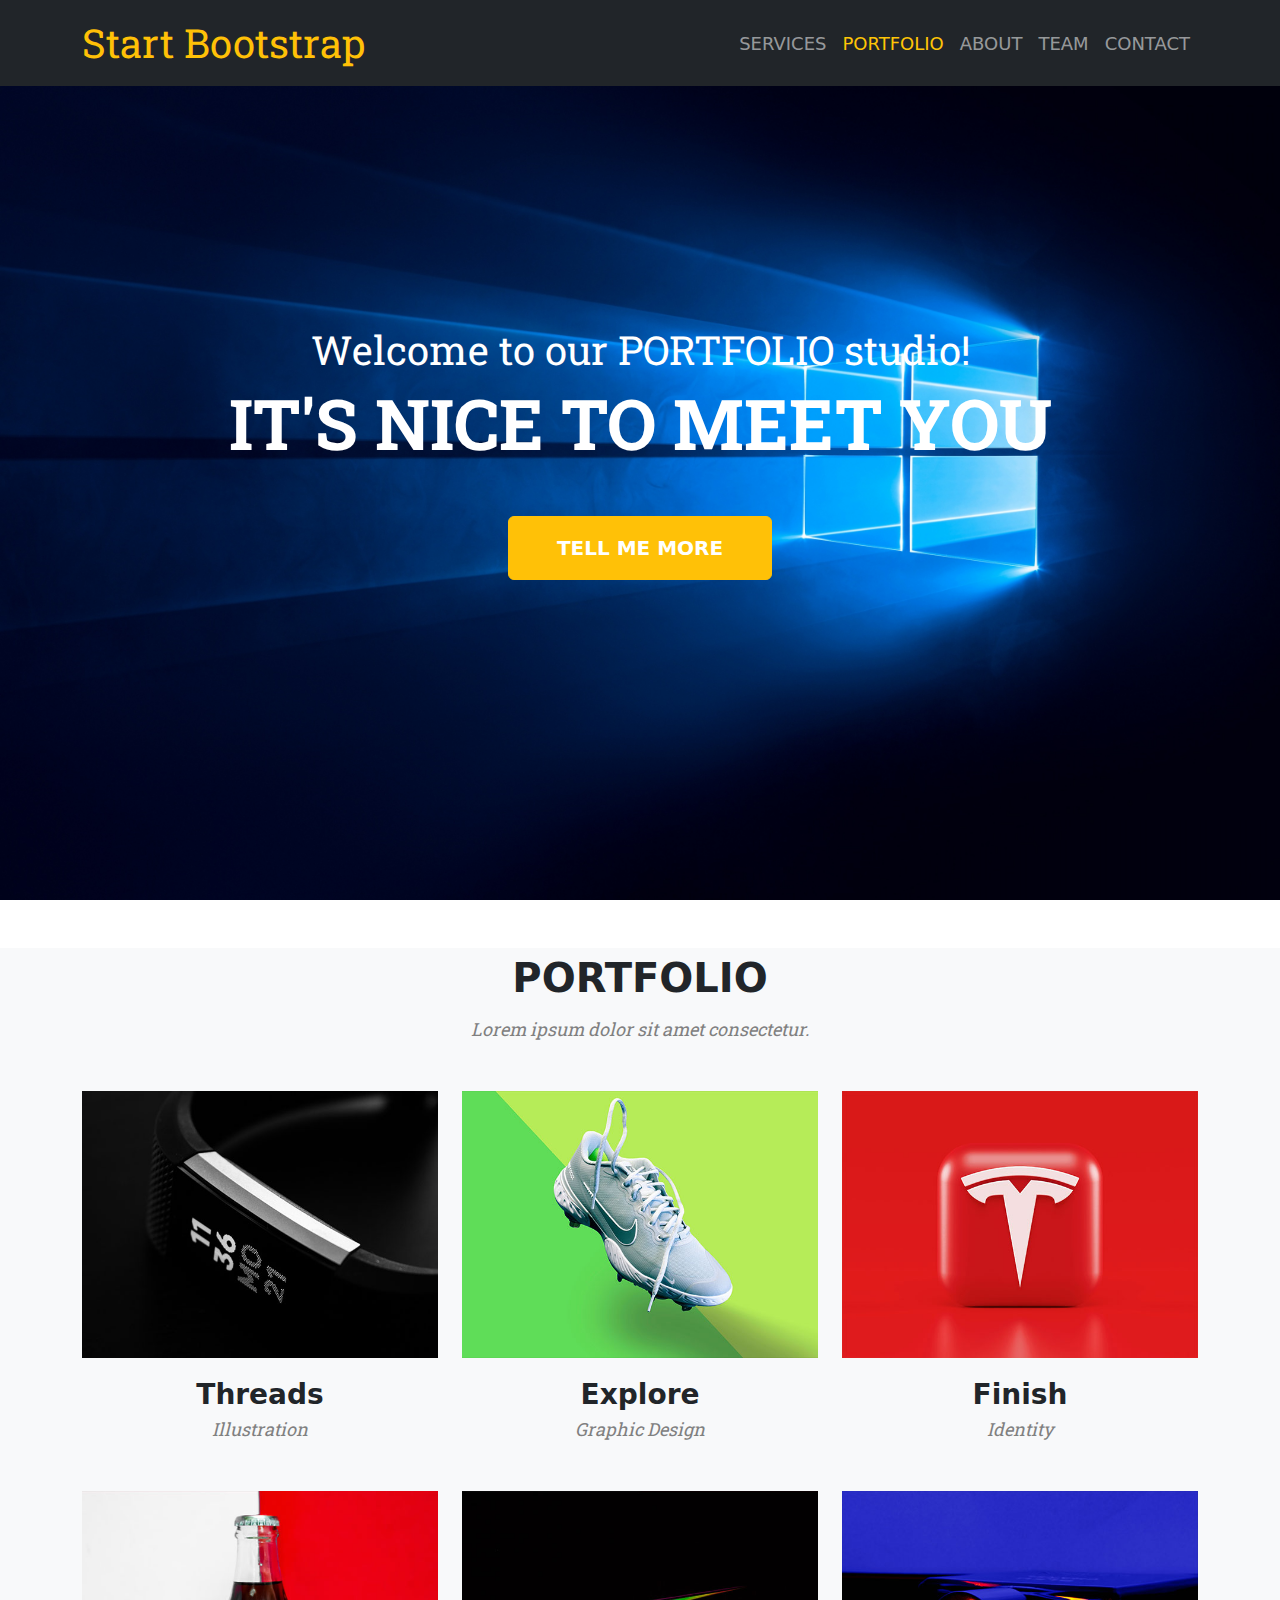
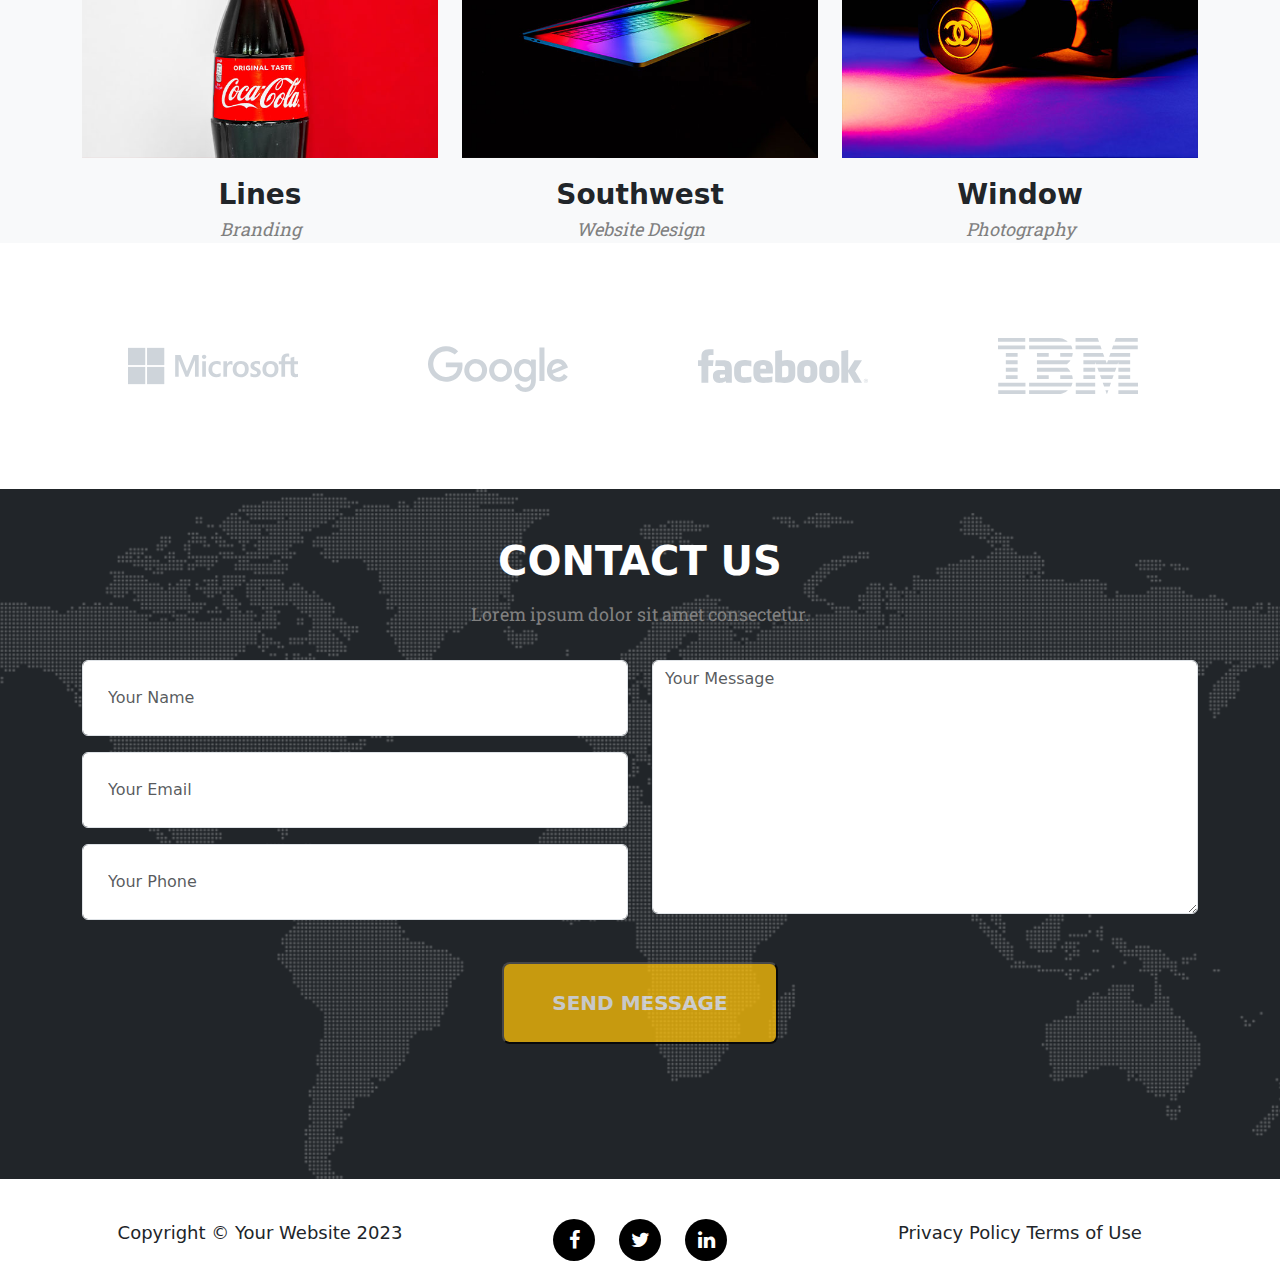
==== html/portfolio.html @ c4edb65e "first commit" ====
<!DOCTYPE html>
<html lang="en">

<head>
  <meta charset="UTF-8">
  <meta name="viewport" content="width=device-width, initial-scale=1.0">
  <title>Agency-Theme-preview</title>
  <link rel="shortcut icon" href="../assest/favicon.s" type="image/x-icon">
  <link rel="stylesheet" href="../assest/fontawsome/font-awesome-4.7.0/font-awesome-4.7.0/css/font-awesome.min.css">
  <link href="https://cdn.jsdelivr.net/npm/bootstrap@5.3.3/dist/css/bootstrap.min.css" rel="stylesheet">
  <link rel="stylesheet" href="../css/style.css">
</head>

<body>
  <section class="portfolio">
    <nav id="navbarr" class="navbar navbar-expand-lg navbar-dark bg-dark fixed-top trans ">
      <div class="container">
        <a class="navbar-brand text-warning fs-1 font1" href="../index.html">Start Bootstrap</a>
        <button class="navbar-toggler" type="button" data-bs-toggle="collapse" data-bs-target="#mynavbar">
          <span class="navbar-toggler-icon"></span>
        </button>
        <div class="collapse navbar-collapse" id="mynavbar">
          <ul class="navbar-nav ms-auto">
            <li class="nav-item">
              <a class="nav-link" href="./service.html">SERVICES</a>   
            </li>
            <li class="nav-item">
              <a class="nav-link active" href="#">PORTFOLIO</a>
            </li>
            <li class="nav-item">
              <a class="nav-link" href="./about.html">ABOUT</a>
            </li>
            <li class="nav-item">
              <a class="nav-link" href="./team.html">TEAM</a>
            </li>
            <li class="nav-item">
              <a class="nav-link" href="./contact.html">CONTACT</a>
            </li>
          </ul>
        </div>
      </div>
    </nav>
    <div class="container">
      <div class="d-flex flex-column justify-content-center align-items-center vh-100 text-white ">
        <div class="fs-1 Welcome">Welcome to our PORTFOLIO studio!</div>
        <div class="Nice pb-5 text-center lh-sm">IT'S NICE TO MEET YOU</div>
        <button class=" btn btn-warning btn-yellow  text-white py-3 px-5">TELL ME MORE</button>
      </div>
    </div>
  </section>
   <section class="bg-light">
    <div class="text-center container">
      <div class="fs-1 fw-bold mt-5 mb-2">PORTFOLIO</div>
      <i class="font1">Lorem ipsum dolor sit amet consectetur.</i>
    </div>
    <div class="container mt-5">
      <div class="row">
        <div class="col-md-4 text-center">
          <div class="imageover">
            <img class="w-100" src="../assest/IMG.1.jpg" alt="">
            <div class="overlay">
              <div class="text"><i class="fa fa-plus" aria-hidden="true"></i>
              </div>
            </div>
          </div>
          <div class="fs-3 fw-bold mt-3">Threads</div>
          <i class="font1">Illustration</i>
        </div>
        <div class="col-md-4 text-center">
          <div class="imageover">
            <img class="w-100" src="../assest/IMG.2.jpg" alt="">
            <div class="overlay">
              <div class="text"><i class="fa fa-plus" aria-hidden="true"></i></div>
            </div>
          </div>
          <div class="fs-3 fw-bold mt-3">Explore</div>
          <i class="font1">Graphic Design</i>
        </div>
        <div class="col-md-4 text-center">
          <div class="imageover">
            <img class="w-100" src="../assest/IMG.3.jpg" alt="">
            <div class="overlay">
              <div class="text"><i class="fa fa-plus" aria-hidden="true"></i></div>
            </div>
          </div>
          <div class="fs-3 fw-bold mt-3">Finish</div>
          <i class="font1">Identity</i>
        </div>
      </div>
    </div>
    <div class="container mt-5">
      <div class="row">
        <div class="col-md-4 text-center">
          <div class="imageover">
            <img class="w-100" src="../assest/IMG.4.jpg" alt="">
            <div class="overlay">
              <div class="text"><i class="fa fa-plus" aria-hidden="true"></i></div>
            </div>
          </div>
          <div class="fs-3 fw-bold mt-3">Lines</div>
          <i class="font1">Branding</i>
        </div>
        <div class="col-md-4 text-center">
          <div class="imageover">
            <img class="w-100" src="../assest/IMG.5.jpg" alt="">
            <div class="overlay">
              <div class="text"><i class="fa fa-plus" aria-hidden="true"></i></div>
            </div>
          </div>
          <div class="fs-3 fw-bold mt-3">Southwest</div>
          <i class="font1">Website Design</i>
        </div>
        <div class="col-md-4 text-center">
          <div class="imageover">
            <img class="w-100" src="../assest/IMG.6.jpg" alt="">
            <div class="overlay">
              <div class="text"><i class="fa fa-plus" aria-hidden="true"></i></div>
            </div>
          </div>
          <div class="fs-3 fw-bold mt-3">Window</div>
          <i class="font1">Photography</i>
        </div>
      </div>
    </div>
  </section>
    <section class="my-5">
    <div class="container">  
      <div class="row">
        <div class="col-md-3  d-flex justify-content-evenly">
          <img src="../assest/images/microsoft.svg" alt="" class="img-fluid microsoft">
        </div>
        <div class="col-md-3 d-flex justify-content-evenly">
          <img src="../assest/images/google.svg" alt="" class="img-fluid facebook">

        </div>
        <div class="col-md-3 d-flex justify-content-evenly">
          <img src="../assest/images/facebook.svg" alt="" class="img-fluid microsoft">

        </div>
        <div class="col-md-3 d-flex justify-content-evenly">
          <img src="../assest/images/ibm.svg" alt="" class="img-fluid facebook">
 
        </div>
      </div>
    </div>
  </section>
  <section class="contact">
    <div class="container mt-3">
      <h2 class=" fs-1 fw-bold text-center mt-5 text-white pt-5">CONTACT US</h2>
      <p class="font1 text-center mt-3">Lorem ipsum dolor sit amet consectetur.</p>
      <form>
        <div class="row">
          <div class="col-md-6 form">
            <input type="text" class="form-control mt-3" placeholder="Your Name" name="Name">
            <input type="text" class="form-control mt-3" placeholder="Your Email" name="email">
            <input type="contact" class="form-control mt-3" placeholder="Your Phone" name="Phone">
          </div>
          <div class="col-md-6">
            <textarea class="form-control mt-3" id="exampleFormControlTextarea1" rows="10" placeholder="Your Message"></textarea>
          </div>
        </div>
      </form>
      <div class="text-center">
        <button class="text-white bg-warning my-3 my-lg-5 py-4 px-5 fs-5 fw-bold rounded-3 opacity-75">SEND MESSAGE</button>
      </div>
    </div>
  </section>
  <section>
    <div class="container mt-3">
      <div class="row text-center">
        <div class="col-lg-4 my-4">Copyright © Your Website 2023</div>
        <div class="col-lg-4">
          <div class=" d-flex justify-content-center gap-4 my-4 fs-3 ">
            <a href="" class="text-decoration-none">
              <div class="favicon1 d-flex justify-content-center align-items-center">
                <i class="fa fa-facebook text-white fs-5" aria-hidden="true"></i>
                </div>
            </a>
            <a href="" class="text-decoration-none">
              <div class="favicon1 d-flex justify-content-center align-items-center">
                <i class="fa fa-twitter text-white fs-5" aria-hidden="true"></i>
                </div>
            </a>
            <a href="" class="text-decoration-none">
              <div class="favicon1 d-flex justify-content-center align-items-center">
                <i class="fa fa-linkedin text-white fs-5" aria-hidden="true"></i>
                </div>
            </a>
          </div>   
             </div>
        <div class="col-lg-4 my-4">Privacy Policy Terms of Use</div>
      </div>
    </div>
  </section>
  <script src="https://cdn.jsdelivr.net/npm/bootstrap@5.3.3/dist/js/bootstrap.bundle.min.js"></script>
  <script src="../js/index.js"></script>
</body>

</html>
---- css/style.css ----
@font-face {
  font-family: "Montserrat";
  src: url(../assest/font/Montserrat/static/Montserrat-Regular.ttf);
}

@font-face {
  font-family: "Roboto_Slab";
  src: url(../assest/font/Roboto_Slab/static/RobotoSlab-Regular.ttf);
}

@font-face {
  font-family: "Roboto_SlabS";
  src: url(../assest/font/Roboto_Slab/static/RobotoSlab-Bold.ttf);
}

body {
  font-size: 18px;
  /* color: white; */
}

.section1,
.service,
.portfolio,
.about,
.contactwall,
.teamwall {
  background-size: cover;
  background-position: center;
  background-repeat: no-repeat;
  height: 100vh;
}
.bg-dark1{
  --bs-bg-opacity:1;
  background-color: #212529;
}
.bg-dark1{
  --bs-bg-opacity: 1;
    background-color: rgba(var(--bs-dark-rgb), var(--bs-bg-opacity)) !important;
    transition: 0.8s;
}
.section1 {
  background-image: url(https://startbootstrap.github.io/startbootstrap-agency/assets/img/header-bg.jpg);
}

.service {
  background-image: url(../assest/images/5227785-technology-hd-wallpaper-and-background.png);
}

.portfolio {
  background-image: url(../assest/images/windows-10-dark-blue-5k-8k-3840x2160-733.jpg);
}

.about {
  background-image: url(../assest/images/210888\ \(1\).jpg);
}

.contactwall {
  background-image: url(../assest/images/asus-rog-ambient-lighting-red-lighting-dark-background-3840x2160-2711.jpg);
  }

.teamwall {
  background-image: url(../assest/images/2003974.jpg);
  }

.nav-link:hover,
.nav-link.active {
  color: #ffc506 !important;
}

.Welcome {
  font-family: "Roboto_Slab";
}

.Nice {
  font-family: "Roboto_SlabS";
  font-size: 70PX;
  font-weight: bold;

}

.btn-yellow {
  font-size: 20px;
  font-weight: bold;
}

.trans {
  background-color: transparent;
}

.icon1 {
  font-size: 70px;
  padding: 20px;
  border-radius: 50%;
  background-color: rgb(255, 205, 3);
}

.services {
  margin-top: 80px;
}

.icon2 {
  font-size: 70px;
  padding: 20px;
  border-radius: 50%;
  background-color: rgb(255, 205, 3);

}

.icon3 {
  font-size: 80px;
  padding: 50px;
  border-radius: 50%;
  background-color: rgb(255, 205, 3);
  width: 165px;
  height: 165px;
}

.font1 {
  font-family: "Roboto_Slab";
  color: grey;
}

.image {
  display: flex;

}

.imageover {
  position: relative;
  width: 100%;
}

.overlay {
  position: absolute;
  top: 23px;
  bottom: 0;
  left: 0;
  right: 0;
  height: 93%;
  width: 100%;
  opacity: 0;
  transition: .5s ease;
  background-color: #ffee06;
}

.imageover:hover .overlay {
  opacity: 0.8;
}

.text {
  color: white;
  font-size: 60px;
  position: absolute;
  top: 50%;
  left: 50%;
  -webkit-transform: translate(-50%, -50%);
  -ms-transform: translate(-50%, -50%);
  transform: translate(-50%, -50%);
  text-align: center;
}

.image2 {
  border-radius: 50%;
  width: 150px;
  height: 150px;
  outline: 8px solid rgb(235, 230, 230);
  position: relative;
  margin: auto;
  display: block;
}

.imageLine {
  position: relative;
}

.imageLine:after {
  content: '';
  display: block;
  width: 2px;
  height: 88px;
  background-color: #eee;
  position: absolute;
  bottom: 0;
  left: 0;
  right: 0;
  top: 202px;
  margin: auto;
}

.text3 {
  width: 68%;
  margin-bottom: 120px;
}

.favicon1 {
  border-radius: 50%;
  background-color: black;
  width: 42px;
  height: 42px;
}

.roundimg {
  width: 170px;
  height: 170px;
  border-radius: 50%;
  background-color: #ffc506;
  border: 9px solid #eee;
}

.roundtext {
  width: 43%;
}

.microsoft {
  width: 170px;
  height: 150px;
}

.facebook {
  width: 140px;
  height: 150px;
}

.contact {
  background-image: url(../assest/images/map-image\ \(1\).png);
  height: 690px;
  background-size: cover;
  background-position: center;
  background-repeat: no-repeat;
  background-color: #212529;
}

@media (min-width: 992px) {
  .form {
    width: 50%;
    height: 100px;
  }

  .form input {
    width: 100%;
    padding: 25px;
  }
}
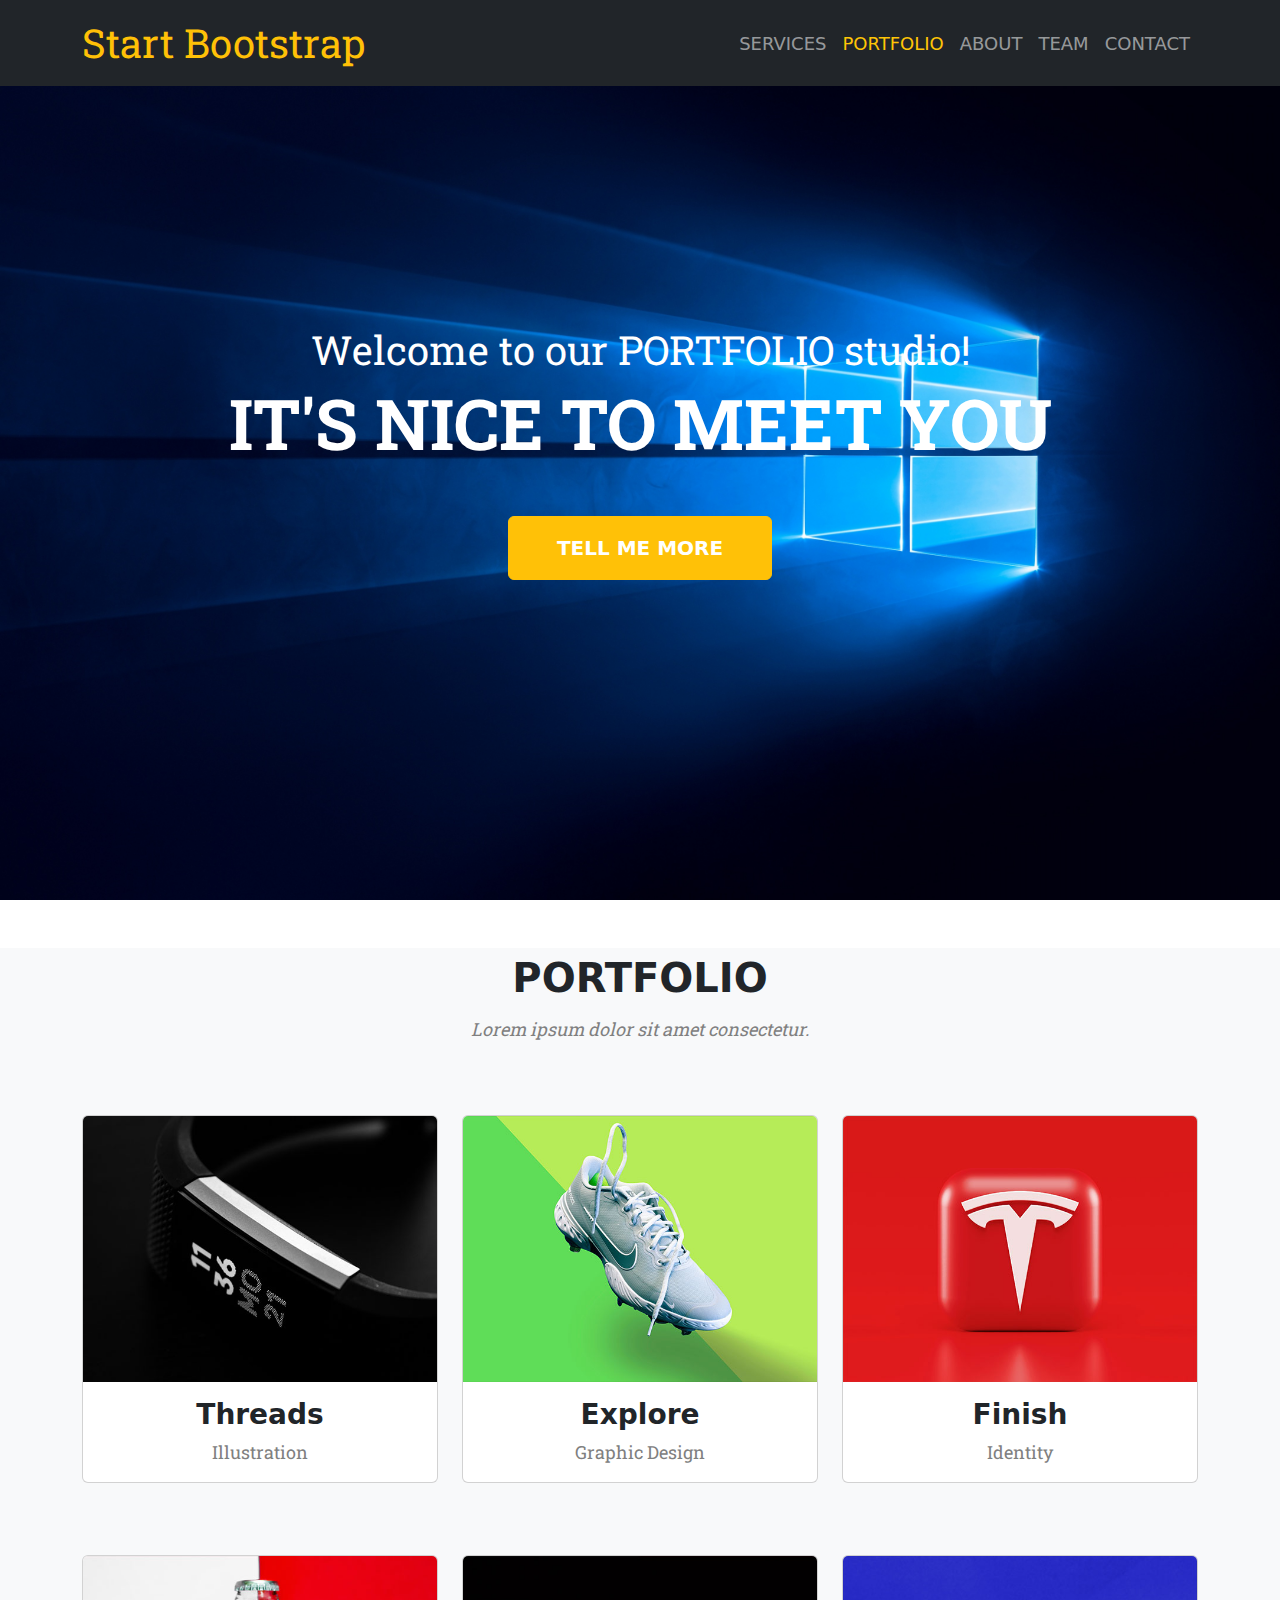
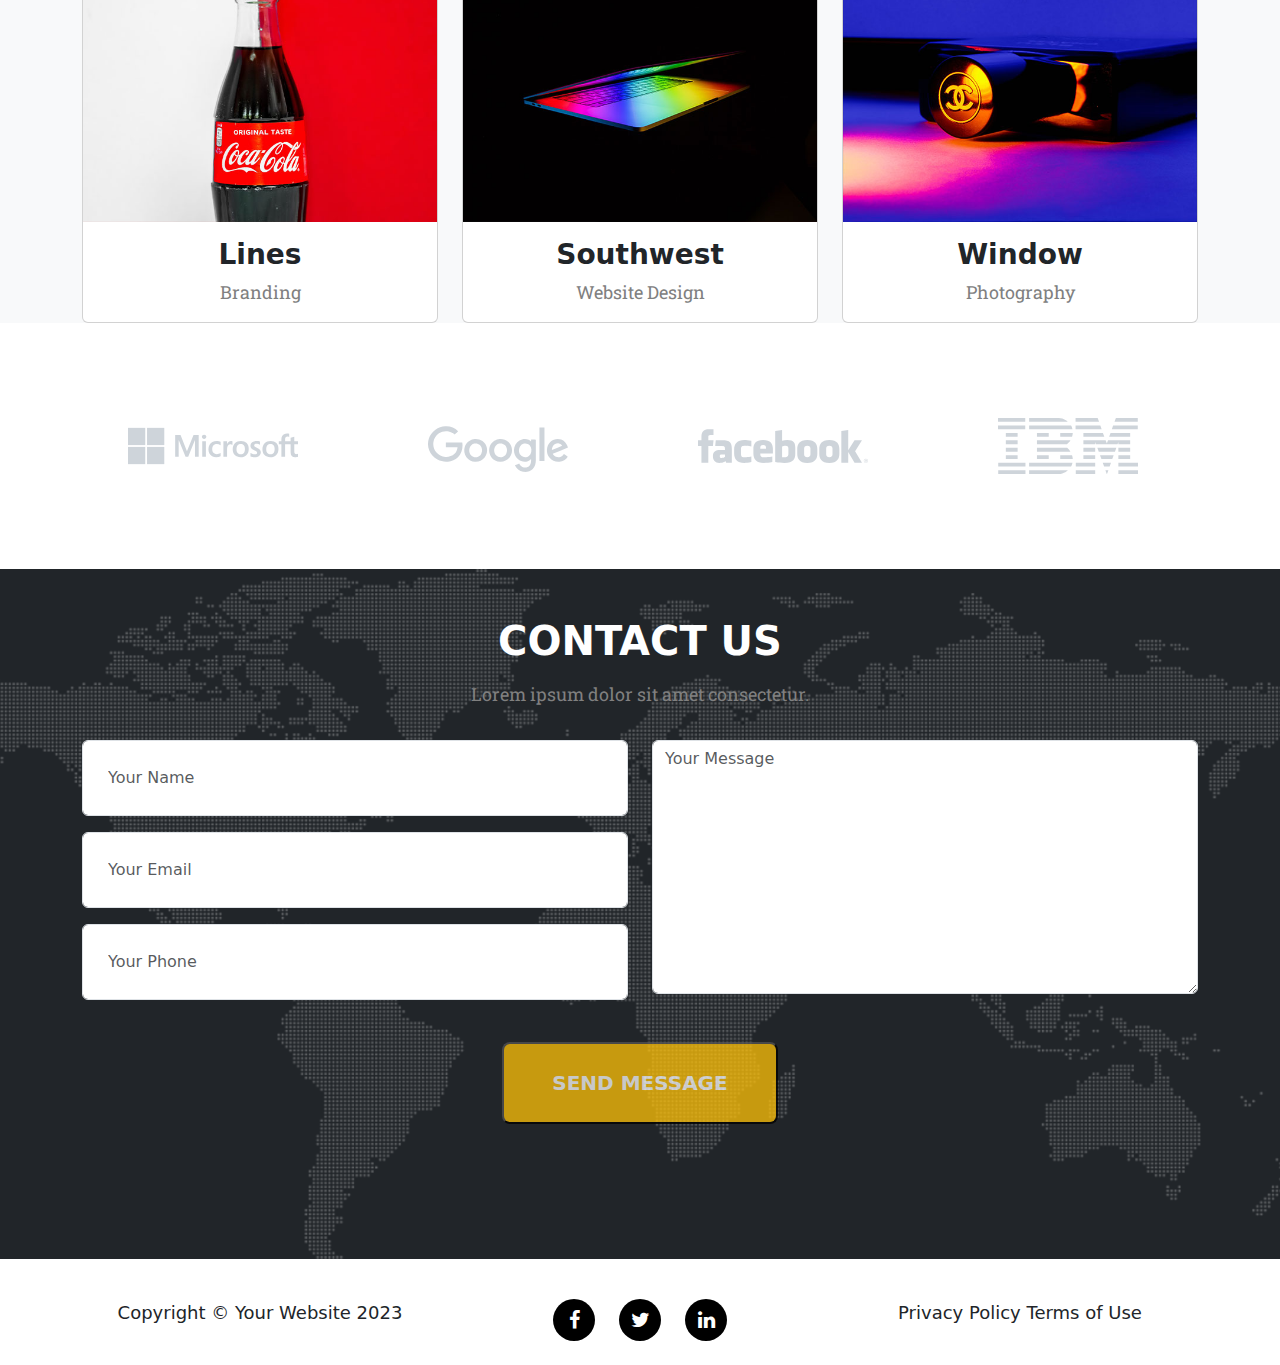
==== commit aa67704f: "portfolio change" ====
--- a/html/portfolio.html
+++ b/html/portfolio.html
@@ -44,81 +44,96 @@
       <div class="d-flex flex-column justify-content-center align-items-center vh-100 text-white ">
         <div class="fs-1 Welcome">Welcome to our PORTFOLIO studio!</div>
         <div class="Nice pb-5 text-center lh-sm">IT'S NICE TO MEET YOU</div>
-        <button class=" btn btn-warning btn-yellow  text-white py-3 px-5">TELL ME MORE</button>
-      </div>
-    </div>
-  </section>
-   <section class="bg-light">
-    <div class="text-center container">
+        <a href="">
+          <button class=" btn btn-warning btn-yellow  text-white py-3 px-5">TELL ME MORE</button>
+        </a>
+      </div>
+    </div>
+  </section>
+  <section class="bg-light">
+    <div class="container text-center">
       <div class="fs-1 fw-bold mt-5 mb-2">PORTFOLIO</div>
       <i class="font1">Lorem ipsum dolor sit amet consectetur.</i>
-    </div>
-    <div class="container mt-5">
-      <div class="row">
-        <div class="col-md-4 text-center">
-          <div class="imageover">
-            <img class="w-100" src="../assest/IMG.1.jpg" alt="">
-            <div class="overlay">
-              <div class="text"><i class="fa fa-plus" aria-hidden="true"></i>
-              </div>
-            </div>
-          </div>
-          <div class="fs-3 fw-bold mt-3">Threads</div>
-          <i class="font1">Illustration</i>
-        </div>
-        <div class="col-md-4 text-center">
-          <div class="imageover">
-            <img class="w-100" src="../assest/IMG.2.jpg" alt="">
-            <div class="overlay">
-              <div class="text"><i class="fa fa-plus" aria-hidden="true"></i></div>
-            </div>
-          </div>
-          <div class="fs-3 fw-bold mt-3">Explore</div>
-          <i class="font1">Graphic Design</i>
-        </div>
-        <div class="col-md-4 text-center">
-          <div class="imageover">
-            <img class="w-100" src="../assest/IMG.3.jpg" alt="">
-            <div class="overlay">
-              <div class="text"><i class="fa fa-plus" aria-hidden="true"></i></div>
-            </div>
-          </div>
-          <div class="fs-3 fw-bold mt-3">Finish</div>
-          <i class="font1">Identity</i>
-        </div>
-      </div>
-    </div>
-    <div class="container mt-5">
-      <div class="row">
-        <div class="col-md-4 text-center">
-          <div class="imageover">
-            <img class="w-100" src="../assest/IMG.4.jpg" alt="">
-            <div class="overlay">
-              <div class="text"><i class="fa fa-plus" aria-hidden="true"></i></div>
-            </div>
-          </div>
-          <div class="fs-3 fw-bold mt-3">Lines</div>
-          <i class="font1">Branding</i>
-        </div>
-        <div class="col-md-4 text-center">
-          <div class="imageover">
-            <img class="w-100" src="../assest/IMG.5.jpg" alt="">
-            <div class="overlay">
-              <div class="text"><i class="fa fa-plus" aria-hidden="true"></i></div>
-            </div>
-          </div>
-          <div class="fs-3 fw-bold mt-3">Southwest</div>
-          <i class="font1">Website Design</i>
-        </div>
-        <div class="col-md-4 text-center">
-          <div class="imageover">
-            <img class="w-100" src="../assest/IMG.6.jpg" alt="">
-            <div class="overlay">
-              <div class="text"><i class="fa fa-plus" aria-hidden="true"></i></div>
-            </div>
-          </div>
-          <div class="fs-3 fw-bold mt-3">Window</div>
-          <i class="font1">Photography</i>
+      <div class="row mt-5">
+        <div class="col-md-4">
+          <div class="card imageover mt-4">
+            <img src="../assest/IMG.1.jpg" class="card-img-top" alt="...">
+            <div class="card-body">
+              <h5 class="card-title fs-3 fw-bold">Threads</h5>
+              <p class="card-text font1">Illustration</p>
+            </div>
+            <div class="overlay">
+              <div class="text"><i class="fa fa-plus" aria-hidden="true"></i>
+              </div>
+            </div>
+          </div>
+        </div>
+        <div class="col-md-4">
+          <div class="card imageover mt-4">
+            <img src="../assest/IMG.2.jpg" class="card-img-top" alt="...">
+            <div class="card-body">
+              <h5 class="card-title fs-3 fw-bold">Explore</h5>
+              <p class="card-text font1">Graphic Design</p>
+            </div>
+            <div class="overlay">
+              <div class="text"><i class="fa fa-plus" aria-hidden="true"></i>
+              </div>
+            </div>
+          </div>
+        </div>
+        <div class="col-md-4">
+          <div class="card imageover mt-4">
+            <img src="../assest/IMG.3.jpg" class="card-img-top" alt="...">
+            <div class="card-body">
+              <h5 class="card-title fs-3 fw-bold">Finish</h5>
+              <p class="card-text font1">Identity</p>
+            </div>
+            <div class="overlay">
+              <div class="text"><i class="fa fa-plus" aria-hidden="true"></i>
+              </div>
+            </div>
+          </div>
+        </div>
+      </div>
+      <div class="row mt-5">
+        <div class="col-md-4">
+          <div class="card imageover mt-4">
+            <img src="../assest/IMG.4.jpg" class="card-img-top" alt="...">
+            <div class="card-body">
+              <h5 class="card-title fs-3 fw-bold">Lines</h5>
+              <p class="card-text font1">Branding</p>
+            </div>
+            <div class="overlay">
+              <div class="text"><i class="fa fa-plus" aria-hidden="true"></i>
+              </div>
+            </div>
+          </div>
+        </div>
+        <div class="col-md-4">
+          <div class="card imageover mt-4">
+            <img src="../assest/IMG.5.jpg" class="card-img-top" alt="...">
+            <div class="card-body">
+              <h5 class="card-title fs-3 fw-bold">Southwest</h5>
+              <p class="card-text font1">Website Design</p>
+            </div>
+            <div class="overlay">
+              <div class="text"><i class="fa fa-plus" aria-hidden="true"></i>
+              </div>
+            </div>
+          </div>
+        </div>
+        <div class="col-md-4">
+          <div class="card imageover mt-4">
+            <img src="../assest/IMG.6.jpg" class="card-img-top" alt="...">
+            <div class="card-body">
+              <h5 class="card-title fs-3 fw-bold">Window</h5>
+              <p class="card-text font1">Photography</p>
+            </div>
+            <div class="overlay">
+              <div class="text"><i class="fa fa-plus" aria-hidden="true"></i>
+              </div>
+            </div>
+          </div>
         </div>
       </div>
     </div>
--- a/css/style.css
+++ b/css/style.css
@@ -132,11 +132,11 @@
 
 .overlay {
   position: absolute;
-  top: 23px;
+  top:0;
   bottom: 0;
   left: 0;
   right: 0;
-  height: 93%;
+  height: 75.5%;
   width: 100%;
   opacity: 0;
   transition: .5s ease;
@@ -229,6 +229,9 @@
   background-repeat: no-repeat;
   background-color: #212529;
 }
+.button3 button{
+  cursor: not-allowed;
+}
 
 @media (min-width: 992px) {
   .form {
